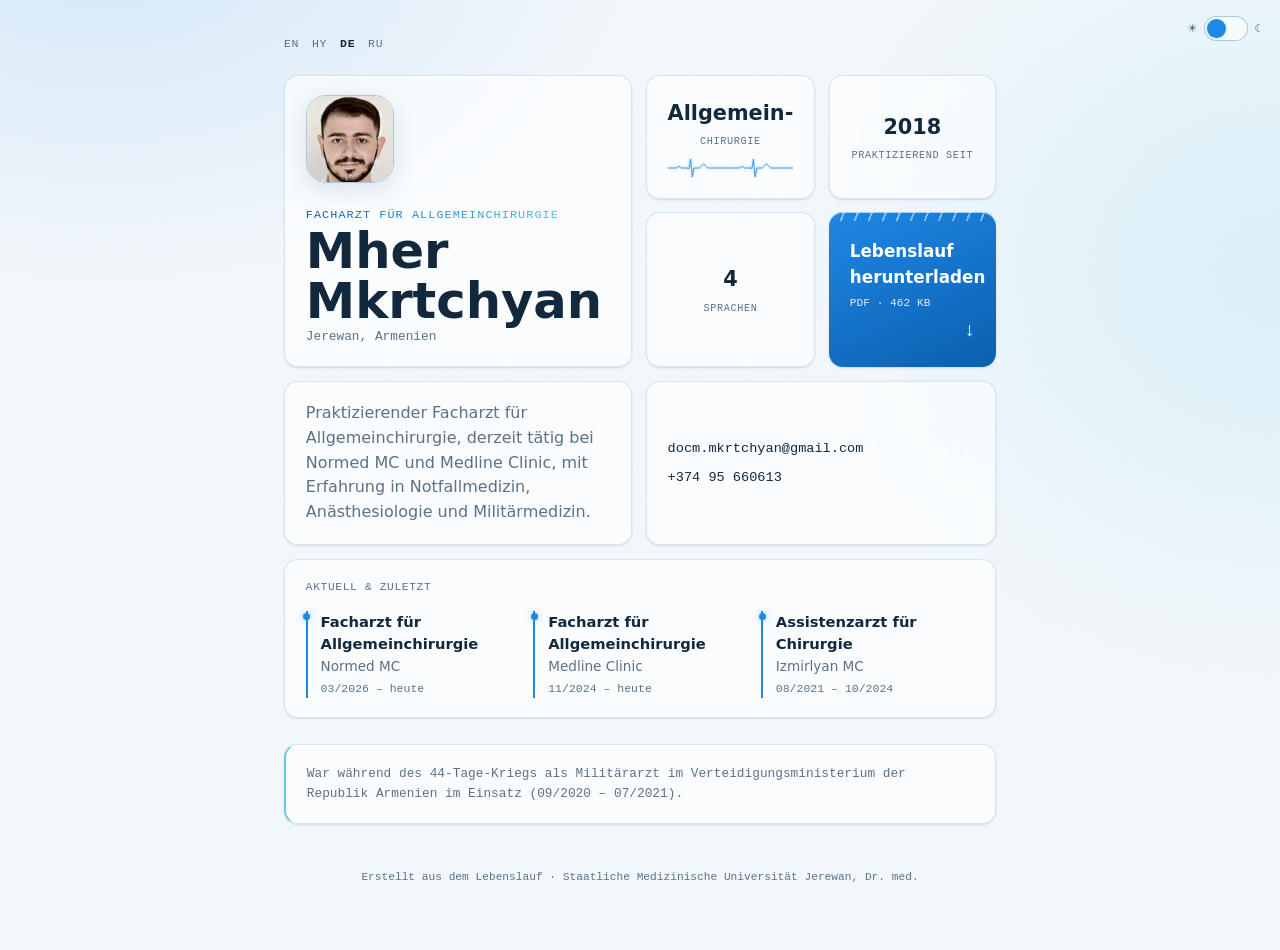
==== de/index.html @ 3d629939 "Add Mher's digital business card (Bento design, 4 languages)" ====
<!doctype html>
<html lang="de">
<head>
<meta charset="UTF-8">
<meta name="viewport" content="width=device-width, initial-scale=1.0">
<meta http-equiv="Content-Security-Policy" content="default-src 'none'; style-src 'self' https://fonts.googleapis.com; font-src 'self' https://fonts.gstatic.com; img-src 'self' data:; base-uri 'none'; form-action 'none';">
<meta http-equiv="X-Content-Type-Options" content="nosniff">
<meta name="referrer" content="strict-origin-when-cross-origin">
<meta name="robots" content="noindex, nofollow">
<meta name="description" content="Mher Mkrtchyan, Facharzt für Allgemeinchirurgie, Jerewan, Armenien — Kontaktdaten und Lebenslauf.">
<meta property="og:type" content="profile">
<meta property="og:title" content="Mher Mkrtchyan — Facharzt für Allgemeinchirurgie">
<meta property="og:description" content="Praktizierender Facharzt für Allgemeinchirurgie in Jerewan, Armenien. Kontaktkarte und Lebenslauf.">
<meta property="og:image" content="../photo.png">
<meta name="twitter:card" content="summary">
<link rel="icon" type="image/svg+xml" href="data:image/svg+xml,%3Csvg xmlns='http://www.w3.org/2000/svg' viewBox='0 0 64 64'%3E%3Crect width='64' height='64' rx='14' fill='%231e88e5'/%3E%3Ctext x='32' y='45' font-family='system-ui,sans-serif' font-weight='700' font-size='34' fill='white' text-anchor='middle'%3EM%3C/text%3E%3C/svg%3E">
<title>Mher Mkrtchyan — Facharzt für Allgemeinchirurgie</title>
<link rel="stylesheet" href="https://fonts.googleapis.com/css2?family=Bricolage+Grotesque:opsz,wght@12..96,400..800&family=Noto+Serif+Armenian:wght@500&family=Noto+Sans+Armenian:wght@400;500&display=swap">
<link rel="stylesheet" href="../style.css">
</head>
<body>
<label class="theme-switch" title="Dunkelmodus umschalten">
  <input type="checkbox" id="theme-switch">
  <span class="theme-switch-track"><span class="theme-switch-thumb"></span></span>
</label>
<div class="intro-overlay" aria-hidden="true">
  <div class="intro-content">
    <div class="intro-eyebrow"><span class="live-dot"></span>Digitale Visitenkarte</div>
    <div class="intro-name">Mher Mkrtchyan</div>
    <div class="intro-sub">Facharzt für Allgemeinchirurgie · Jerewan, Armenien</div>
  </div>
</div>
<main>
  <nav class="langbar" aria-label="Language">
    <a href="../en/">EN</a>
    <a href="../">HY</a>
    <span class="current">DE</span>
    <a href="../ru/">RU</a>
  </nav>

  <div class="bento">
    <div class="tile tile-hero">
      <img class="photo" src="../photo.png" width="250" height="250" alt="Mher Mkrtchyan">
      <div>
        <div class="eyebrow">Facharzt für Allgemeinchirurgie</div>
        <h1>Mher Mkrtchyan</h1>
        <div class="location">Jerewan, Armenien</div>
      </div>
    </div>

    <div class="tile tile-vital">
      <div class="vital-value">Allgemein-</div>
      <div class="vital-label">chirurgie</div>
      <div class="mini-ecg" aria-hidden="true">
        <svg viewBox="0 0 300 34" preserveAspectRatio="none">
          <g class="mini-ecg-track">
            <polyline class="mini-ecg-line" points="0,17 20,17 27,14 32,17 45,17 50,18 54,2 58,32 62,17 75,17 85,10 95,17 150,17 150,17 170,17 177,14 182,17 195,17 200,18 204,2 208,32 212,17 225,17 235,10 245,17 300,17 300,17 320,17 327,14 332,17 345,17 350,18 354,2 358,32 362,17 375,17 385,10 395,17 450,17 450,17 470,17 477,14 482,17 495,17 500,18 504,2 508,32 512,17 525,17 535,10 545,17 600,17" />
          </g>
        </svg>
      </div>
    </div>

    <div class="tile tile-vital v2 tile-flip" tabindex="0">
      <div class="flip-inner">
        <div class="flip-face flip-front">
          <div class="vital-value">2018</div>
          <div class="vital-label">Praktizierend seit</div>
        </div>
        <div class="flip-face flip-back">
          <div class="vital-value">7+ Jahre</div>
          <div class="vital-label">Klinische Erfahrung</div>
        </div>
      </div>
    </div>

    <div class="tile tile-vital v3 tile-lang" tabindex="0">
      <div class="vital-value">4</div>
      <div class="vital-label">Sprachen</div>
      <div class="lang-detail" role="tooltip">
        <div class="lang-row"><span class="lang-name">Armenisch</span><span class="lang-level">Muttersprache</span></div>
        <div class="lang-row"><span class="lang-name">Russisch</span><span class="lang-level">Fließend</span></div>
        <div class="lang-row"><span class="lang-name">Englisch</span><span class="lang-level">Fließend</span></div>
        <div class="lang-row"><span class="lang-name">Deutsch</span><span class="lang-level">B2</span></div>
      </div>
    </div>

    <a class="tile tile-cta" href="../cv.pdf" download>
      <span class="cta-title">Lebenslauf herunterladen</span>
      <span class="cta-meta">PDF · 462 KB</span>
      <span class="cta-arrow">↓</span>
    </a>

    <div class="tile tile-summary">
      <p class="summary">Praktizierender Facharzt für Allgemeinchirurgie, derzeit tätig bei Normed MC und Medline Clinic, mit Erfahrung in Notfallmedizin, Anästhesiologie und Militärmedizin.</p>
    </div>

    <div class="tile tile-contact">
      <a href="mailto:docm.mkrtchyan@gmail.com">docm.mkrtchyan@gmail.com</a>
      <a href="tel:+37495660613">+374 95 660613</a>
    </div>

    <div class="tile tile-timeline">
      <div class="timeline-title">Aktuell &amp; zuletzt</div>
      <div class="timeline-row">
        <div class="entry">
          <div class="entry-role">Facharzt für Allgemeinchirurgie</div>
          <div class="entry-org">Normed MC</div>
          <div class="entry-date">03/2026 – heute</div>
        </div>
        <div class="entry">
          <div class="entry-role">Facharzt für Allgemeinchirurgie</div>
          <div class="entry-org">Medline Clinic</div>
          <div class="entry-date">11/2024 – heute</div>
        </div>
        <div class="entry">
          <div class="entry-role">Assistenzarzt für Chirurgie</div>
          <div class="entry-org">Izmirlyan MC</div>
          <div class="entry-date">08/2021 – 10/2024</div>
        </div>
      </div>
    </div>

    <p class="tile tile-note">War während des 44-Tage-Kriegs als Militärarzt im Verteidigungsministerium der Republik Armenien im Einsatz (09/2020 – 07/2021).</p>
  </div>

  <footer>Erstellt aus dem Lebenslauf · Staatliche Medizinische Universität Jerewan, Dr. med.</footer>
</main>
<a class="mobile-cta" href="../cv.pdf" download>
  <span>Lebenslauf herunterladen</span>
  <span class="mobile-cta-arrow">↓</span>
</a>
</body>
</html>
---- style.css ----
:root {
  /* light (default) */
  --bg: #f3f8fc;
  --ink: #12283d;
  --muted: #5b7286;
  --glass: rgba(255,255,255,0.62);
  --glass-hover: rgba(255,255,255,0.85);
  --glass-border: rgba(11,95,174,0.14);
  --glass-border-hover: rgba(11,95,174,0.32);
  --accent: #1e88e5;
  --accent-deep: #0b5fae;
  --accent-text: #0b5fae;
  --accent-2: #5ec8e8;
  --accent-ink: #ffffff;
  --shadow: rgba(15,55,90,0.14);
  --glow-accent: rgba(30,136,229,.5);
  --cta-glow: rgba(11,95,174,.35);
  --popover-bg: rgba(255,255,255,0.96);
  --noise-blend: multiply;
  --noise-opacity: 0.035;
  --glow-1: rgba(30,136,229,0.14);
  --glow-2: rgba(94,200,232,0.16);
  --thumb-x: 0px;
  --font-display: "Bricolage Grotesque", "Noto Serif Armenian", ui-sans-serif, system-ui, sans-serif;
  --font-body: -apple-system, "Segoe UI", system-ui, "Noto Sans Armenian", sans-serif;
  --font-mono: ui-monospace, "SF Mono", "Cascadia Code", Menlo, Consolas, "Noto Sans Armenian", monospace;
}

/* auto dark, follows the device/OS theme -- kept soft, never near-black */
@media (prefers-color-scheme: dark) {
  :root {
    --bg: #1b2530;
    --ink: #e9f1f8;
    --muted: #93a7ba;
    --glass: rgba(255,255,255,0.055);
    --glass-hover: rgba(255,255,255,0.10);
    --glass-border: rgba(255,255,255,0.10);
    --glass-border-hover: rgba(255,255,255,0.22);
    --accent: #4fa8ea;
    --accent-deep: #1f6fb8;
    --accent-text: #8cc7f0;
    --accent-2: #6fd4ee;
    --accent-ink: #ffffff;
    --shadow: rgba(0,0,0,0.35);
    --glow-accent: rgba(79,168,234,.55);
    --cta-glow: rgba(79,168,234,.4);
    --popover-bg: rgba(30,40,52,0.96);
    --noise-blend: overlay;
    --noise-opacity: 0.05;
    --glow-1: rgba(79,168,234,0.16);
    --glow-2: rgba(111,212,238,0.12);
    --thumb-x: 19px;
  }
}

/* manual override, zero JavaScript (:has() + checkbox) -- a real two-way
   toggle: checked forces dark when the system is light, and forces light
   back when the system is already dark */
body:has(#theme-switch:checked) {
  --bg: #1b2530;
  --ink: #e9f1f8;
  --muted: #93a7ba;
  --glass: rgba(255,255,255,0.055);
  --glass-hover: rgba(255,255,255,0.10);
  --glass-border: rgba(255,255,255,0.10);
  --glass-border-hover: rgba(255,255,255,0.22);
  --accent: #4fa8ea;
  --accent-deep: #1f6fb8;
  --accent-text: #8cc7f0;
  --accent-2: #6fd4ee;
  --accent-ink: #ffffff;
  --shadow: rgba(0,0,0,0.35);
  --glow-accent: rgba(79,168,234,.55);
  --cta-glow: rgba(79,168,234,.4);
  --popover-bg: rgba(30,40,52,0.96);
  --noise-blend: overlay;
  --noise-opacity: 0.05;
  --glow-1: rgba(79,168,234,0.16);
  --glow-2: rgba(111,212,238,0.12);
  --thumb-x: 19px;
}
@media (prefers-color-scheme: dark) {
  body:has(#theme-switch:checked) {
    --bg: #f3f8fc;
    --ink: #12283d;
    --muted: #5b7286;
    --glass: rgba(255,255,255,0.62);
    --glass-hover: rgba(255,255,255,0.85);
    --glass-border: rgba(11,95,174,0.14);
    --glass-border-hover: rgba(11,95,174,0.32);
    --accent: #1e88e5;
    --accent-deep: #0b5fae;
    --accent-text: #0b5fae;
    --accent-2: #5ec8e8;
    --accent-ink: #ffffff;
    --shadow: rgba(15,55,90,0.14);
    --glow-accent: rgba(30,136,229,.5);
    --cta-glow: rgba(11,95,174,.35);
    --popover-bg: rgba(255,255,255,0.96);
    --noise-blend: multiply;
    --noise-opacity: 0.035;
    --glow-1: rgba(30,136,229,0.14);
    --glow-2: rgba(94,200,232,0.16);
    --thumb-x: 0px;
  }
}

* { box-sizing: border-box; }
html, body { margin: 0; background: var(--bg); color: var(--ink); }
body {
  font-family: var(--font-body); line-height: 1.55; min-height: 100vh;
  display: flex; flex-direction: column; align-items: center;
  position: relative;
  background-image:
    radial-gradient(ellipse 900px 600px at 8% -8%, var(--glow-1), transparent 60%),
    radial-gradient(ellipse 800px 700px at 100% 30%, var(--glow-2), transparent 60%);
  background-attachment: fixed;
  transition: background-color .25s ease;
}
body::before {
  content: "";
  position: fixed; inset: 0; pointer-events: none; z-index: 0;
  opacity: var(--noise-opacity); mix-blend-mode: var(--noise-blend);
  background-image: url("data:image/svg+xml,%3Csvg xmlns='http://www.w3.org/2000/svg' width='120' height='120'%3E%3Cfilter id='n'%3E%3CfeTurbulence type='fractalNoise' baseFrequency='0.9' numOctaves='2' stitchTiles='stitch'/%3E%3C/filter%3E%3Crect width='100%25' height='100%25' filter='url(%23n)'/%3E%3C/svg%3E");
}
main { width: 100%; max-width: 760px; padding: 2.2rem 1.5rem 3rem; display: flex; flex-direction: column; gap: 1.4rem; position: relative; z-index: 1; }

.langbar, .variantbar {
  display: flex; flex-wrap: wrap; gap: .8rem; font-family: var(--font-mono); font-size: .72rem;
  letter-spacing: .06em; text-transform: uppercase; color: var(--muted);
}
.langbar a, .variantbar a { color: var(--muted); text-decoration: none; }
.langbar a:hover, .variantbar a:hover { color: var(--accent-deep); }
.langbar .current, .variantbar .current { color: var(--ink); font-weight: 600; }

/* ---- theme switch (pure CSS, no JS) ---- */
.theme-switch {
  position: fixed; top: 1rem; right: 1rem; z-index: 1000; cursor: pointer;
  display: flex; align-items: center; gap: .4rem;
}
.theme-switch input {
  position: absolute; width: 1px; height: 1px; padding: 0; margin: -1px;
  overflow: hidden; clip: rect(0,0,0,0); white-space: nowrap; border: 0;
}
/* icons live outside the track so the sliding thumb never covers them */
.theme-switch::before, .theme-switch::after {
  font-size: 11px; line-height: 1; opacity: .75; color: var(--ink);
}
.theme-switch::before { content: "☀"; }
.theme-switch::after { content: "☾"; }
.theme-switch-track {
  display: block; width: 44px; height: 25px; border-radius: 999px;
  background: var(--glass); border: 1px solid var(--glass-border-hover);
  backdrop-filter: blur(10px); -webkit-backdrop-filter: blur(10px);
  position: relative; transition: background .2s ease, border-color .2s ease;
}
.theme-switch-thumb {
  position: absolute; top: 2px; left: 2px; width: 19px; height: 19px; border-radius: 50%;
  background: var(--accent); box-shadow: 0 1px 3px var(--shadow);
  transform: translateX(var(--thumb-x));
  transition: transform .25s cubic-bezier(.4,.2,.2,1);
}
.theme-switch input:focus-visible ~ .theme-switch-track { outline: 2px solid var(--accent); outline-offset: 2px; }

/* ---- bento grid ---- */
.bento {
  display: grid;
  grid-template-columns: repeat(4, 1fr);
  grid-template-areas:
    "hero hero vital1 vital2"
    "hero hero vital3 cta"
    "summary summary contact contact"
    "timeline timeline timeline timeline"
    "note note note note";
  gap: .85rem;
}

.tile {
  background: var(--glass);
  border: 1px solid var(--glass-border);
  border-radius: 14px;
  backdrop-filter: blur(18px);
  -webkit-backdrop-filter: blur(18px);
  box-shadow: 0 1px 2px var(--shadow), inset 0 1px 0 rgba(255,255,255,0.6);
  padding: 1.2rem 1.3rem;
  transition: background .2s ease-out, border-color .2s ease-out, transform .2s ease-out, box-shadow .2s ease-out;
}
.tile:hover {
  background: var(--glass-hover); border-color: var(--glass-border-hover); transform: translateY(-3px);
  box-shadow: 0 12px 28px var(--shadow), inset 0 1px 0 rgba(255,255,255,0.8);
}

.tile-hero { grid-area: hero; display: flex; flex-direction: column; gap: 1.1rem; justify-content: center; }
.photo {
  width: 88px; height: 88px; border-radius: 20px; object-fit: cover;
  border: 1px solid var(--glass-border-hover);
  box-shadow: 0 6px 22px var(--shadow);
}
.eyebrow {
  font-family: var(--font-mono); font-size: .74rem; letter-spacing: .09em; text-transform: uppercase;
  background: linear-gradient(100deg, var(--accent-text) 0%, var(--accent-2) 50%, var(--accent-text) 100%);
  background-size: 220% 100%;
  -webkit-background-clip: text; background-clip: text; color: transparent;
  animation: sheen 6s ease-in-out infinite alternate;
  display: inline-block; width: fit-content;
}
@keyframes sheen { from { background-position: 0% 0; } to { background-position: 100% 0; } }
@media (prefers-reduced-motion: reduce) { .eyebrow { animation: none; } }
h1 {
  font-family: var(--font-display); font-weight: 700; font-variation-settings: "opsz" 60;
  font-size: clamp(2rem, 6.5vw, 3.1rem); line-height: 1.02; margin: 0; text-wrap: balance;
  color: var(--ink);
}
.location { font-family: var(--font-mono); font-size: .8rem; color: var(--muted); }

.tile-vital { grid-area: vital1; display: flex; flex-direction: column; justify-content: center; align-items: center; text-align: center; gap: .35rem; }
.tile-vital.v2 { grid-area: vital2; }
.tile-vital.v3 { grid-area: vital3; }
.vital-value { font-family: var(--font-display); font-weight: 600; font-size: 1.3rem; font-variant-numeric: tabular-nums; color: var(--ink); }
.vital-label { font-family: var(--font-mono); font-size: .64rem; text-transform: uppercase; letter-spacing: .06em; color: var(--muted); }

/* ---- mini ECG strip inside the specialty tile ---- */
.mini-ecg { width: 100%; height: 20px; margin-top: .1rem; overflow: hidden; }
.mini-ecg svg { width: 100%; height: 100%; display: block; overflow: visible; }
.mini-ecg-track { animation: mini-scroll 2.6s linear infinite; }
@keyframes mini-scroll { from { transform: translateX(0); } to { transform: translateX(-300px); } }
.mini-ecg-line {
  fill: none; stroke: var(--accent); stroke-width: 1.6; stroke-linecap: round; stroke-linejoin: round;
  filter: drop-shadow(0 0 3px var(--glow-accent));
}
@media (prefers-reduced-motion: reduce) { .mini-ecg-track { animation: none; } }

/* ---- flip tiles (vital2 / vital3) ---- */
.tile-flip { padding: 0; perspective: 900px; }
.tile-flip .flip-inner {
  position: relative; width: 100%; height: 100%; min-height: 92px;
  transition: transform .55s cubic-bezier(.4,.2,.2,1); transform-style: preserve-3d;
}
.tile-flip:hover .flip-inner, .tile-flip:focus-within .flip-inner { transform: rotateY(180deg); }
.flip-face {
  position: absolute; inset: 0; backface-visibility: hidden; -webkit-backface-visibility: hidden;
  display: flex; flex-direction: column; align-items: center; justify-content: center; text-align: center; gap: .3rem;
  padding: 1.2rem .9rem;
}
.flip-back { transform: rotateY(180deg); }
.flip-back .vital-value { color: var(--accent-text); }
@media (prefers-reduced-motion: reduce) {
  .tile-flip .flip-inner { transition: none; }
  .tile-flip:hover .flip-inner, .tile-flip:focus-within .flip-inner { transform: none; }
  .flip-front, .flip-back { transition: opacity .2s ease; }
  .flip-back { transform: none; opacity: 0; }
  .tile-flip:hover .flip-back, .tile-flip:focus-within .flip-back { opacity: 1; }
  .tile-flip:hover .flip-front, .tile-flip:focus-within .flip-front { opacity: 0; }
}

/* ---- languages tile: a clean count up front, full detail on hover ---- */
.tile-lang { position: relative; cursor: default; z-index: 1; }
.tile-lang:hover, .tile-lang:focus-within { z-index: 50; }
.lang-detail {
  position: absolute; left: 50%; top: calc(100% + 8px);
  width: max-content; min-width: 180px; max-width: min(260px, 90vw);
  background: var(--popover-bg);
  border: 1px solid var(--glass-border-hover);
  border-radius: 10px;
  padding: .7rem .9rem;
  display: flex; flex-direction: column; gap: .45rem;
  opacity: 0; transform: translateX(-50%) translateY(-6px) scale(.98); pointer-events: none;
  transition: opacity .18s ease, transform .18s ease;
  z-index: 30; box-shadow: 0 14px 34px var(--shadow);
  backdrop-filter: blur(20px); -webkit-backdrop-filter: blur(20px);
}
.tile-lang:hover .lang-detail, .tile-lang:focus-within .lang-detail {
  opacity: 1; transform: translateX(-50%) translateY(0) scale(1); pointer-events: auto;
}
.lang-row {
  display: flex; align-items: baseline; justify-content: space-between; gap: 1.1rem;
  font-family: var(--font-mono); font-size: .78rem; white-space: nowrap;
}
.lang-row .lang-name { color: var(--ink); }
.lang-row .lang-level { color: var(--accent-text); }
@media (prefers-reduced-motion: reduce) {
  .lang-detail { transition: opacity .12s ease; transform: none; }
}

.tile-cta {
  grid-area: cta;
  display: flex; flex-direction: column; justify-content: center; gap: .3rem;
  background: linear-gradient(155deg, var(--accent) 0%, var(--accent-deep) 100%);
  color: var(--accent-ink); border: none;
  text-decoration: none; position: relative; overflow: hidden;
  padding-top: 1.55rem;
}
.tile-cta::before {
  content: ""; position: absolute; top: 0; left: 0; right: 0; height: 9px;
  background-image: repeating-linear-gradient(112deg, rgba(255,255,255,.45) 0 2px, transparent 2px 13px);
}
.tile-cta::after {
  content: ""; position: absolute; inset: 0;
  background: linear-gradient(115deg, transparent 30%, rgba(255,255,255,.35) 50%, transparent 70%);
  transform: translateX(-120%); transition: transform .5s ease;
}
.tile-cta:hover::after { transform: translateX(120%); }
.tile-cta:hover {
  background: linear-gradient(155deg, var(--accent) 0%, var(--accent-deep) 100%);
  transform: translateY(-3px); border-color: transparent;
  box-shadow: 0 14px 30px var(--cta-glow);
}
.cta-title { font-family: var(--font-display); font-weight: 700; font-size: 1.05rem; }
.cta-meta { font-family: var(--font-mono); font-size: .7rem; opacity: .85; }
.cta-arrow { font-family: var(--font-mono); font-size: 1.2rem; align-self: flex-end; }

.tile-summary { grid-area: summary; display: flex; align-items: center; }
.summary { font-size: 1rem; color: var(--muted); margin: 0; }

.tile-contact { grid-area: contact; display: flex; flex-direction: column; justify-content: center; gap: .5rem; font-family: var(--font-mono); font-size: .85rem; }
.tile-contact a { color: var(--ink); text-decoration: none; position: relative; width: fit-content; }
.tile-contact a::after {
  content: ""; position: absolute; left: 0; bottom: -2px; height: 1px; width: 100%; background: var(--accent);
  transform-origin: left; transform: scaleX(0); transition: transform .2s ease;
}
.tile-contact a:hover::after, .tile-contact a:focus-visible::after { transform: scaleX(1); }
.tile-contact a:hover { color: var(--accent-deep); }
.tile-contact a:focus-visible { outline: 2px solid var(--accent); outline-offset: 3px; }

.tile-timeline { grid-area: timeline; display: flex; flex-direction: column; gap: .9rem; }
.timeline-title { font-family: var(--font-mono); font-size: .7rem; text-transform: uppercase; letter-spacing: .06em; color: var(--muted); }
.timeline-row { display: grid; grid-template-columns: repeat(3, 1fr); gap: .9rem; }
.entry { position: relative; border-left: 2px solid var(--accent); padding-left: .8rem; transition: padding-left .15s ease-out; }
.entry:hover { padding-left: 1rem; }
.entry::before {
  content: ""; position: absolute; left: -4px; top: 2px; width: 7px; height: 7px; border-radius: 50%;
  background: var(--accent); box-shadow: 0 0 6px var(--glow-accent);
  animation: pulse-dot 1.8s ease-in-out infinite;
}
.entry:nth-child(2)::before { animation-delay: .3s; }
.entry:nth-child(3)::before { animation-delay: .6s; }
@keyframes pulse-dot { 0%, 100% { opacity: .55; transform: scale(1); } 50% { opacity: 1; transform: scale(1.35); } }
@media (prefers-reduced-motion: reduce) { .entry::before { animation: none; } }
.entry-role { font-family: var(--font-display); font-weight: 600; font-size: .92rem; color: var(--ink); }
.entry-org { color: var(--muted); font-size: .85rem; }
.entry-date { font-family: var(--font-mono); font-size: .72rem; color: var(--muted); margin-top: .15rem; }

.tile-note { grid-area: note; font-family: var(--font-mono); font-size: .8rem; color: var(--muted); border-left: 2px solid var(--accent-2); }

footer {
  font-family: var(--font-mono); font-size: .7rem; color: var(--muted);
  text-align: center; padding: .6rem 0 1rem; position: relative; z-index: 1;
}

/* ---- sticky mobile download bar ---- */
.mobile-cta {
  display: none;
  position: fixed; left: 1rem; right: 1rem; bottom: 1rem; z-index: 90;
  align-items: center; justify-content: center; gap: .6rem;
  background: linear-gradient(155deg, var(--accent) 0%, var(--accent-deep) 100%);
  color: var(--accent-ink); text-decoration: none;
  font-family: var(--font-display); font-weight: 700; font-size: .95rem;
  padding: .85rem 1.2rem; border-radius: 999px;
  box-shadow: 0 10px 28px var(--shadow);
  transition: transform .15s ease-out;
}
.mobile-cta:active { transform: scale(.97); }
.mobile-cta-arrow { font-family: var(--font-mono); }
@media (max-width: 680px) {
  .mobile-cta { display: flex; }
  main { padding-bottom: 5.5rem; }
}

/* ---- entrance (scattered, not sequential, slow enough to actually see) ---- */
@keyframes fadeUp    { from { opacity: 0; transform: translateY(26px); }  to { opacity: 1; transform: none; } }
@keyframes fadeLeft  { from { opacity: 0; transform: translateX(-34px); } to { opacity: 1; transform: none; } }
@keyframes fadeRight { from { opacity: 0; transform: translateX(34px); } to { opacity: 1; transform: none; } }
@keyframes popIn     { from { opacity: 0; transform: scale(.78); }        to { opacity: 1; transform: none; } }

.bento .tile, footer { opacity: 0; }
.tile-hero     { animation: popIn    .85s cubic-bezier(.22,1.4,.36,1) 3.50s both; }
.tile-contact  { animation: fadeLeft  .8s ease-out 3.55s both; }
.tile-cta      { animation: popIn    .85s cubic-bezier(.22,1.4,.36,1) 3.68s both; }
.tile-vital.v2 { animation: fadeLeft  .8s ease-out 3.62s both; }
.tile-note     { animation: fadeRight .8s ease-out 3.75s both; }
.tile-vital    { animation: fadeUp    .8s ease-out 3.85s both; }
.tile-timeline { animation: fadeUp    .8s ease-out 3.92s both; }
.tile-vital.v3 { animation: fadeRight .8s ease-out 4.00s both; }
.tile-summary  { animation: fadeUp    .8s ease-out 4.08s both; }
footer         { animation: fadeUp    .8s ease-out 4.18s both; }
@media (prefers-reduced-motion: reduce) {
  .bento .tile, footer { animation: none; opacity: 1; }
}

/* ---- intro splash ---- */
.intro-overlay {
  position: fixed; inset: 0; z-index: 999;
  background: var(--bg);
  background-image:
    radial-gradient(ellipse 900px 600px at 8% -8%, var(--glow-1), transparent 60%),
    radial-gradient(ellipse 800px 700px at 100% 30%, var(--glow-2), transparent 60%);
  display: flex; align-items: center; justify-content: center;
  clip-path: circle(150% at 50% 50%);
  animation: iris-close .8s cubic-bezier(.6,0,.3,1) 3s forwards;
}
@keyframes iris-close { to { clip-path: circle(0% at 50% 50%); } }
.intro-content { display: flex; flex-direction: column; align-items: center; gap: .7rem; text-align: center; padding: 0 1.5rem; }
.intro-eyebrow {
  display: flex; align-items: center; gap: .5rem;
  font-family: var(--font-mono); font-size: .78rem; letter-spacing: .12em; text-transform: uppercase; color: var(--muted);
  opacity: 0; animation: fadeUp .5s ease .05s both;
}
.intro-eyebrow .live-dot {
  width: 6px; height: 6px; border-radius: 50%; background: var(--accent);
  box-shadow: 0 0 6px var(--glow-accent); animation: pulse-dot 1.8s ease-in-out infinite;
}
.intro-name {
  font-family: var(--font-display); font-weight: 700; font-size: clamp(1.9rem, 6.5vw, 2.7rem); margin: 0;
  color: var(--ink);
  opacity: 0; animation: fadeUp .55s ease .2s both;
}
.intro-sub {
  font-family: var(--font-mono); font-size: .85rem; color: var(--muted);
  opacity: 0; animation: fadeUp .5s ease .35s both;
}
@media (prefers-reduced-motion: reduce) {
  .intro-overlay { display: none; }
}

@media (max-width: 680px) {
  .bento {
    grid-template-columns: 1fr 1fr;
    grid-template-areas:
      "hero hero"
      "vital1 vital2"
      "vital3 cta"
      "summary summary"
      "contact contact"
      "timeline timeline"
      "note note";
  }
  .timeline-row { grid-template-columns: 1fr; }
}

/* on touch screens, nobody hovers -- auto-alternate the experience
   flip tile instead of requiring a tap */
@media (max-width: 680px) and (prefers-reduced-motion: no-preference) {
  .tile-flip .flip-inner { animation: auto-flip 6s ease-in-out infinite; }
  .tile-flip:hover .flip-inner, .tile-flip:focus-within .flip-inner { transform: none; }
  @keyframes auto-flip {
    0%, 45%  { transform: rotateY(0deg); }
    50%, 95% { transform: rotateY(180deg); }
    100%     { transform: rotateY(360deg); }
  }
}

/* ---- print ---- */
@media print {
  .langbar, .variantbar, .intro-overlay, .theme-switch, .mobile-cta, .mini-ecg, .lang-detail { display: none !important; }
  html, body { background: #fff !important; }
  body::before { display: none !important; }
  body { background-image: none !important; }
  main { max-width: 100% !important; padding: 0 !important; }
  .bento { display: block !important; }
  .tile {
    background: #fff !important; border: 1px solid #ccc !important; box-shadow: none !important;
    backdrop-filter: none !important; -webkit-backdrop-filter: none !important;
    break-inside: avoid; margin-bottom: .5rem; color: #000 !important;
  }
  .tile, .tile * { color: #000 !important; }
  .eyebrow {
    -webkit-print-color-adjust: exact; print-color-adjust: exact;
    background: none !important; -webkit-text-fill-color: #000 !important;
  }
  .tile-cta { background: #fff !important; border: 1.5px solid #000 !important; }
  .tile-cta::before, .tile-cta::after { display: none !important; }
  .tile-flip .flip-inner { position: static !important; transform: none !important; }
  .flip-face { position: static !important; padding: 0 !important; }
  .flip-back { display: none !important; }
  * { animation: none !important; transition: none !important; }
  footer { color: #000 !important; }
}
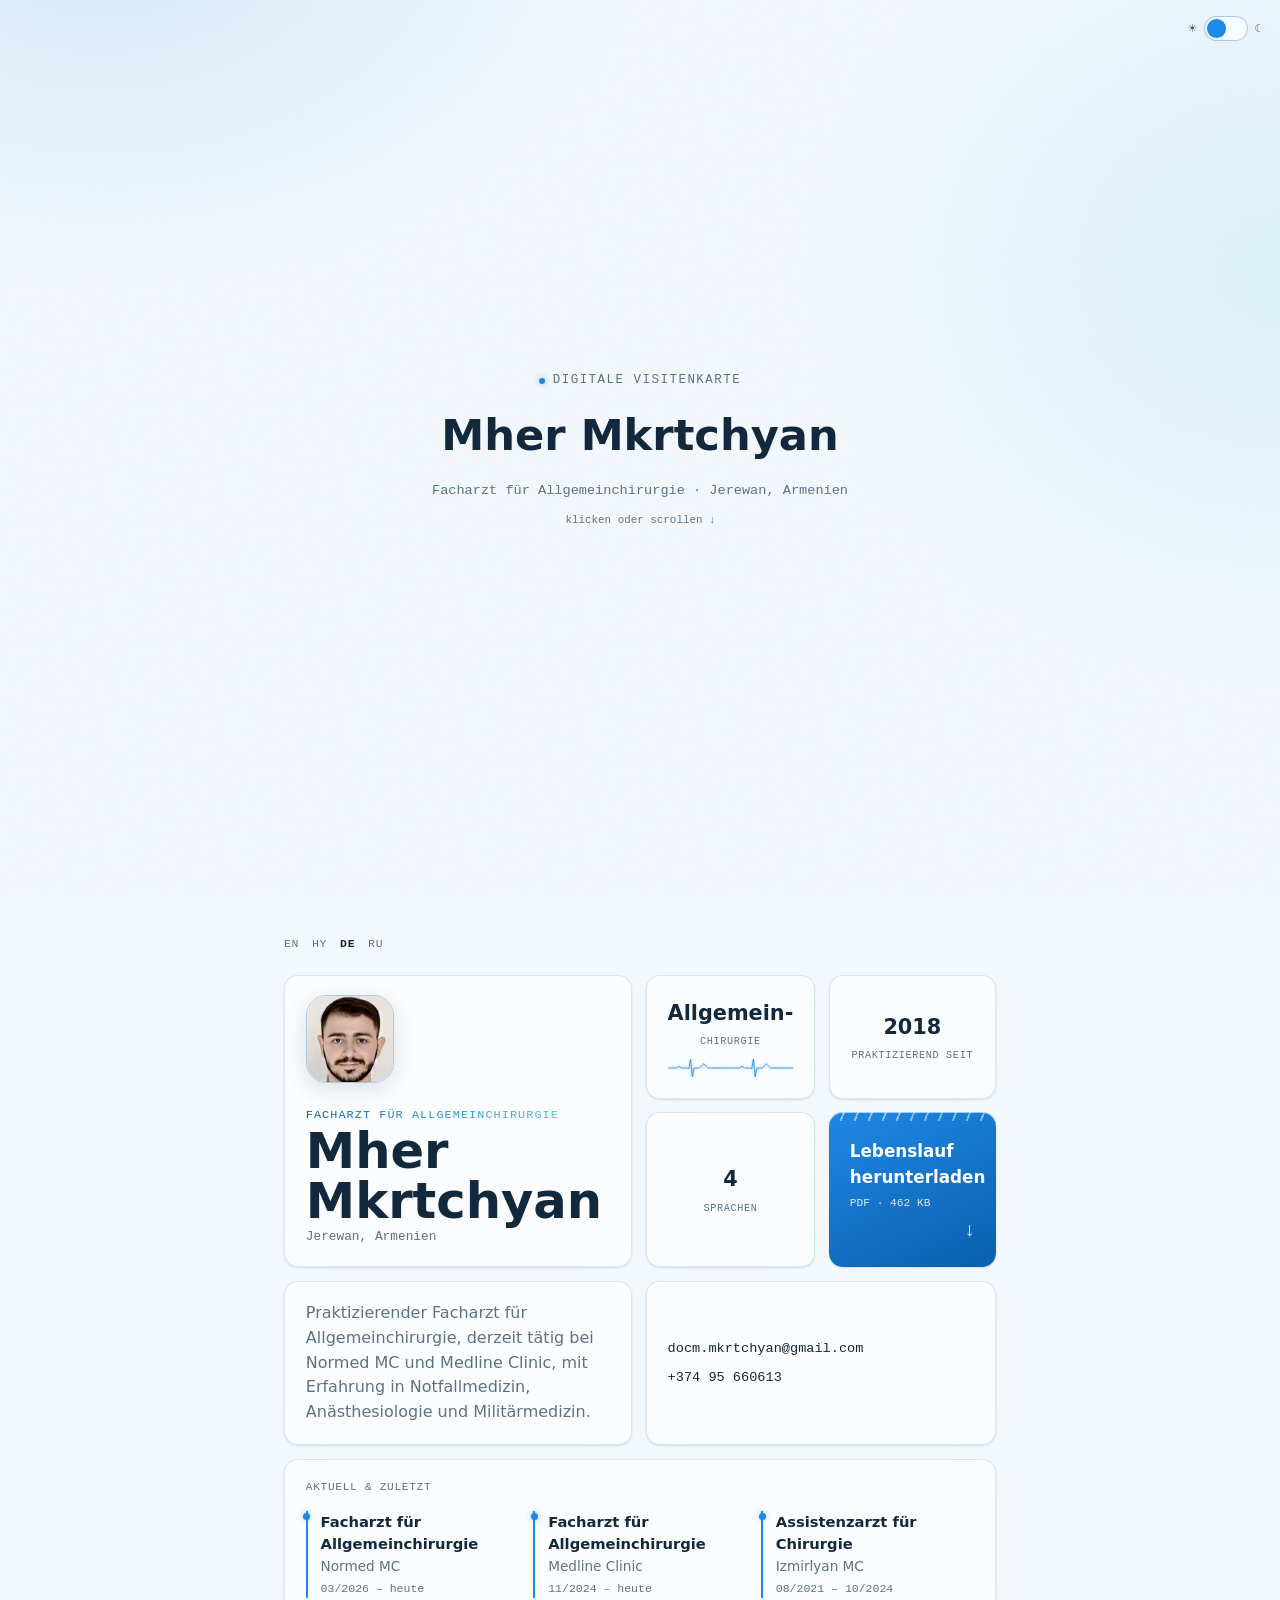
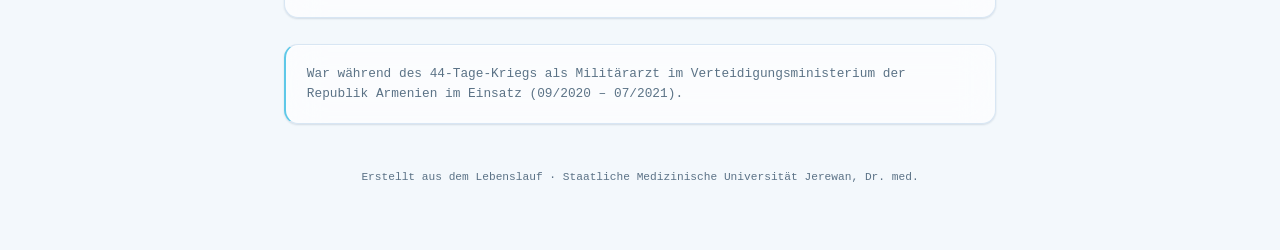
==== commit 8a192aaa: "Give every language its own splash; simplify click-to-skip Each of hy(root)/en/de/ru now has its own" ====
--- a/de/index.html
+++ b/de/index.html
@@ -23,14 +23,15 @@
   <input type="checkbox" id="theme-switch">
   <span class="theme-switch-track"><span class="theme-switch-thumb"></span></span>
 </label>
-<div class="intro-overlay" aria-hidden="true">
+<a href="#card" class="intro-section">
   <div class="intro-content">
     <div class="intro-eyebrow"><span class="live-dot"></span>Digitale Visitenkarte</div>
     <div class="intro-name">Mher Mkrtchyan</div>
     <div class="intro-sub">Facharzt für Allgemeinchirurgie · Jerewan, Armenien</div>
+    <div class="intro-hint">klicken oder scrollen ↓</div>
   </div>
-</div>
-<main>
+</a>
+<main id="card">
   <nav class="langbar" aria-label="Language">
     <a href="../en/">EN</a>
     <a href="../">HY</a>
--- a/style.css
+++ b/style.css
@@ -366,39 +366,56 @@
   main { padding-bottom: 5.5rem; }
 }
 
-/* ---- entrance (scattered, not sequential, slow enough to actually see) ---- */
+/* ---- entrance (scattered, not sequential) ----
+   Always fast/ready-quickly, on every page, root included: the splash on
+   root sits in normal flow ABOVE main and fills the whole viewport, so the
+   tiles being "ready" underneath while it's still showing is invisible --
+   you only ever see them once you've scrolled past it or it has collapsed.
+   That means entrance timing never has to race the splash timer, so a fast
+   scroll (or a slow one, or none at all) always finds the tiles already
+   there instead of catching them mid-wait. */
 @keyframes fadeUp    { from { opacity: 0; transform: translateY(26px); }  to { opacity: 1; transform: none; } }
 @keyframes fadeLeft  { from { opacity: 0; transform: translateX(-34px); } to { opacity: 1; transform: none; } }
 @keyframes fadeRight { from { opacity: 0; transform: translateX(34px); } to { opacity: 1; transform: none; } }
 @keyframes popIn     { from { opacity: 0; transform: scale(.78); }        to { opacity: 1; transform: none; } }
 
 .bento .tile, footer { opacity: 0; }
-.tile-hero     { animation: popIn    .85s cubic-bezier(.22,1.4,.36,1) 3.50s both; }
-.tile-contact  { animation: fadeLeft  .8s ease-out 3.55s both; }
-.tile-cta      { animation: popIn    .85s cubic-bezier(.22,1.4,.36,1) 3.68s both; }
-.tile-vital.v2 { animation: fadeLeft  .8s ease-out 3.62s both; }
-.tile-note     { animation: fadeRight .8s ease-out 3.75s both; }
-.tile-vital    { animation: fadeUp    .8s ease-out 3.85s both; }
-.tile-timeline { animation: fadeUp    .8s ease-out 3.92s both; }
-.tile-vital.v3 { animation: fadeRight .8s ease-out 4.00s both; }
-.tile-summary  { animation: fadeUp    .8s ease-out 4.08s both; }
-footer         { animation: fadeUp    .8s ease-out 4.18s both; }
+.tile-hero     { animation: popIn    .5s cubic-bezier(.22,1.4,.36,1) .02s both; }
+.tile-contact  { animation: fadeLeft  .5s ease-out .06s both; }
+.tile-cta      { animation: popIn    .5s cubic-bezier(.22,1.4,.36,1) .10s both; }
+.tile-vital.v2 { animation: fadeLeft  .5s ease-out .08s both; }
+.tile-note     { animation: fadeRight .5s ease-out .14s both; }
+.tile-vital    { animation: fadeUp    .5s ease-out .18s both; }
+.tile-timeline { animation: fadeUp    .5s ease-out .22s both; }
+.tile-vital.v3 { animation: fadeRight .5s ease-out .26s both; }
+.tile-summary  { animation: fadeUp    .5s ease-out .30s both; }
+footer         { animation: fadeUp    .5s ease-out .34s both; }
 @media (prefers-reduced-motion: reduce) {
   .bento .tile, footer { animation: none; opacity: 1; }
 }
 
-/* ---- intro splash ---- */
-.intro-overlay {
-  position: fixed; inset: 0; z-index: 999;
+/* ---- intro splash (every language page has its own) ----
+   In normal document flow (not a fixed overlay) so a real scroll gesture
+   genuinely reveals the main content underneath -- no CSS trick needed,
+   it's just how scrolling works. It's a plain <a href="#card"> wrapping
+   the whole thing: a click jumps straight to the card via native anchor
+   navigation -- no layout collapse, so nothing stops you from scrolling
+   back up to see it again afterwards, same as if you'd just scrolled past
+   it yourself. (An earlier version collapsed the element's height on a
+   timer; if that collapse fires while a scroll gesture is mid-flight, the
+   browser clamps the stale scroll position to the new, shorter document,
+   which can jump straight to the page bottom. Not animating height at all
+   sidesteps that class of bug entirely.) */
+.intro-section {
+  display: flex; align-items: center; justify-content: center;
+  flex: none; align-self: stretch;
+  width: 100%; height: 100vh; overflow: hidden;
+  cursor: pointer; text-decoration: none; color: inherit;
   background: var(--bg);
   background-image:
     radial-gradient(ellipse 900px 600px at 8% -8%, var(--glow-1), transparent 60%),
     radial-gradient(ellipse 800px 700px at 100% 30%, var(--glow-2), transparent 60%);
-  display: flex; align-items: center; justify-content: center;
-  clip-path: circle(150% at 50% 50%);
-  animation: iris-close .8s cubic-bezier(.6,0,.3,1) 3s forwards;
-}
-@keyframes iris-close { to { clip-path: circle(0% at 50% 50%); } }
+}
 .intro-content { display: flex; flex-direction: column; align-items: center; gap: .7rem; text-align: center; padding: 0 1.5rem; }
 .intro-eyebrow {
   display: flex; align-items: center; gap: .5rem;
@@ -418,8 +435,12 @@
   font-family: var(--font-mono); font-size: .85rem; color: var(--muted);
   opacity: 0; animation: fadeUp .5s ease .35s both;
 }
+.intro-hint {
+  font-family: var(--font-mono); font-size: .68rem; color: var(--muted); opacity: 0;
+  animation: fadeUp .5s ease .5s both;
+}
 @media (prefers-reduced-motion: reduce) {
-  .intro-overlay { display: none; }
+  .intro-section { display: none; }
 }
 
 @media (max-width: 680px) {
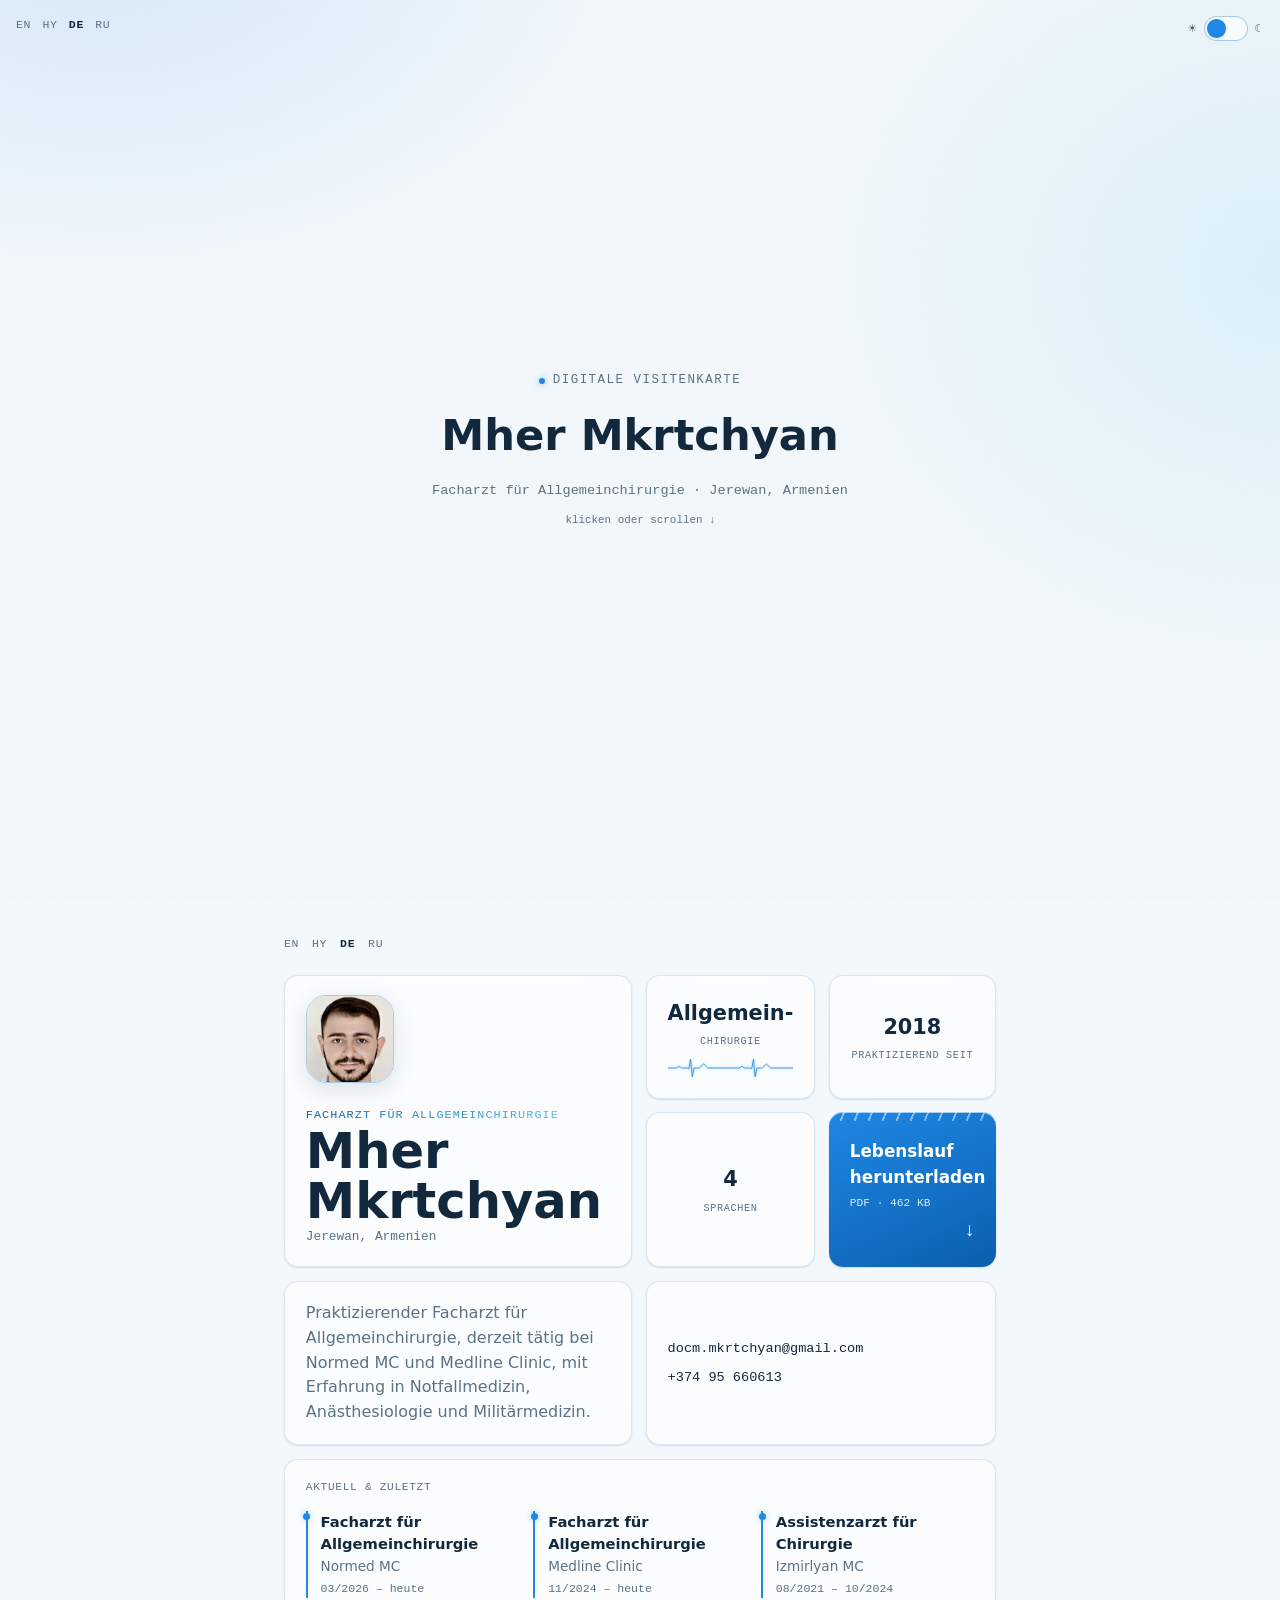
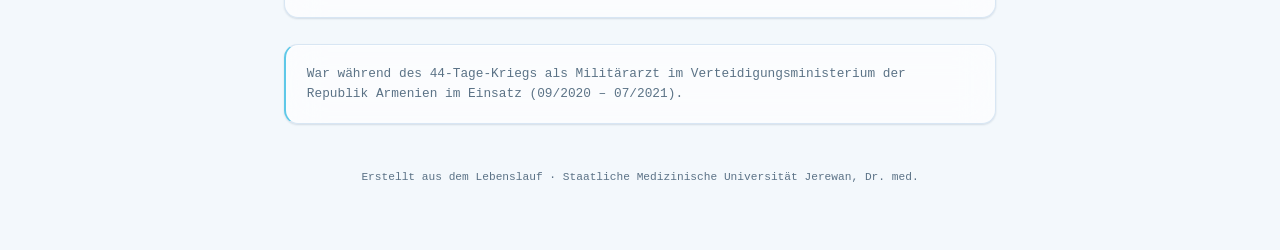
==== commit 78046d1a: "Add a language switcher directly on the splash Previously the langbar only lived inside the card, be" ====
--- a/de/index.html
+++ b/de/index.html
@@ -23,6 +23,12 @@
   <input type="checkbox" id="theme-switch">
   <span class="theme-switch-track"><span class="theme-switch-thumb"></span></span>
 </label>
+<nav class="intro-langbar" aria-label="Language">
+  <a href="../en/">EN</a>
+  <a href="../">HY</a>
+  <span class="current">DE</span>
+  <a href="../ru/">RU</a>
+</nav>
 <a href="#card" class="intro-section">
   <div class="intro-content">
     <div class="intro-eyebrow"><span class="live-dot"></span>Digitale Visitenkarte</div>
--- a/style.css
+++ b/style.css
@@ -133,6 +133,17 @@
 .langbar a:hover, .variantbar a:hover { color: var(--accent-deep); }
 .langbar .current, .variantbar .current { color: var(--ink); font-weight: 600; }
 
+/* language switcher reachable straight from the splash, without dismissing
+   it first -- fixed like the theme switch, opposite corner */
+.intro-langbar {
+  position: fixed; top: 1rem; left: 1rem; z-index: 1000;
+  display: flex; gap: .7rem;
+  font-family: var(--font-mono); font-size: .72rem; letter-spacing: .06em; text-transform: uppercase; color: var(--muted);
+}
+.intro-langbar a { color: var(--muted); text-decoration: none; }
+.intro-langbar a:hover, .intro-langbar a:focus-visible { color: var(--accent-deep); }
+.intro-langbar .current { color: var(--ink); font-weight: 600; }
+
 /* ---- theme switch (pure CSS, no JS) ---- */
 .theme-switch {
   position: fixed; top: 1rem; right: 1rem; z-index: 1000; cursor: pointer;
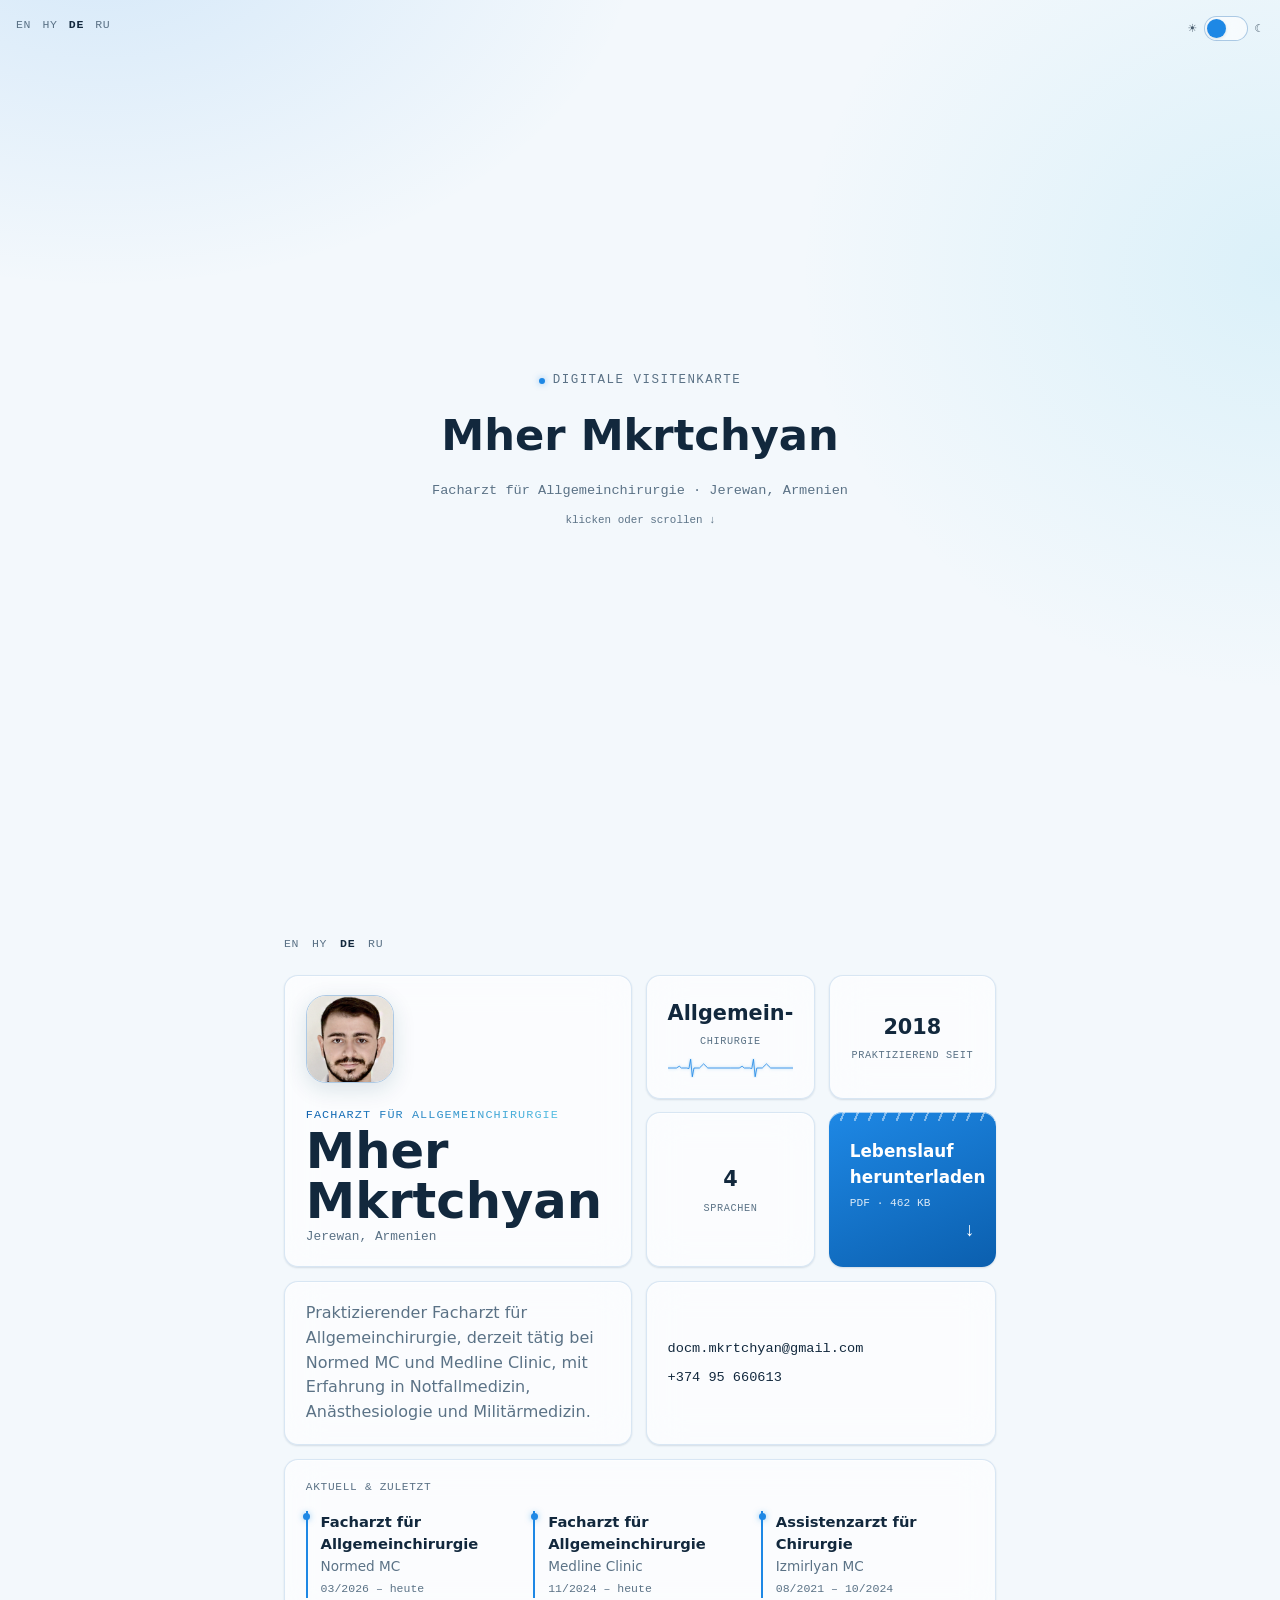
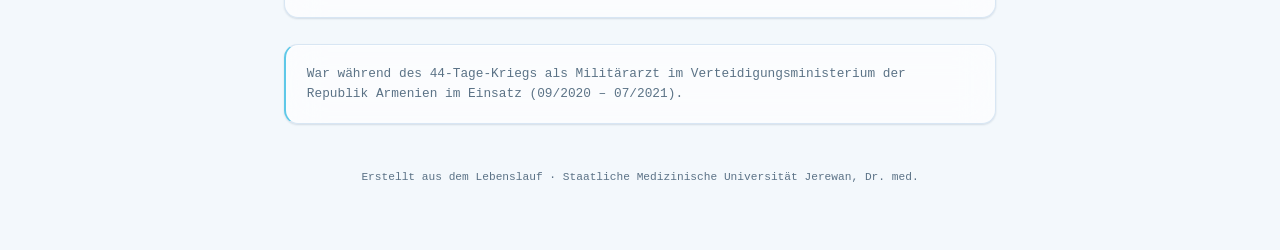
==== commit 18e20f52: "Make splash dismissal genuinely one-way (adds one small script) True irreversibility on scroll can't" ====
--- a/de/index.html
+++ b/de/index.html
@@ -3,7 +3,7 @@
 <head>
 <meta charset="UTF-8">
 <meta name="viewport" content="width=device-width, initial-scale=1.0">
-<meta http-equiv="Content-Security-Policy" content="default-src 'none'; style-src 'self' https://fonts.googleapis.com; font-src 'self' https://fonts.gstatic.com; img-src 'self' data:; base-uri 'none'; form-action 'none';">
+<meta http-equiv="Content-Security-Policy" content="default-src 'none'; script-src 'self'; style-src 'self' https://fonts.googleapis.com; font-src 'self' https://fonts.gstatic.com; img-src 'self' data:; base-uri 'none'; form-action 'none';">
 <meta http-equiv="X-Content-Type-Options" content="nosniff">
 <meta name="referrer" content="strict-origin-when-cross-origin">
 <meta name="robots" content="noindex, nofollow">
@@ -23,20 +23,22 @@
   <input type="checkbox" id="theme-switch">
   <span class="theme-switch-track"><span class="theme-switch-thumb"></span></span>
 </label>
-<nav class="intro-langbar" aria-label="Language">
-  <a href="../en/">EN</a>
-  <a href="../">HY</a>
-  <span class="current">DE</span>
-  <a href="../ru/">RU</a>
-</nav>
-<a href="#card" class="intro-section">
-  <div class="intro-content">
-    <div class="intro-eyebrow"><span class="live-dot"></span>Digitale Visitenkarte</div>
-    <div class="intro-name">Mher Mkrtchyan</div>
-    <div class="intro-sub">Facharzt für Allgemeinchirurgie · Jerewan, Armenien</div>
-    <div class="intro-hint">klicken oder scrollen ↓</div>
-  </div>
-</a>
+<div class="intro-wrap">
+  <nav class="intro-langbar" aria-label="Language">
+    <a href="../en/">EN</a>
+    <a href="../">HY</a>
+    <span class="current">DE</span>
+    <a href="../ru/">RU</a>
+  </nav>
+  <a href="#card" class="intro-section">
+    <div class="intro-content">
+      <div class="intro-eyebrow"><span class="live-dot"></span>Digitale Visitenkarte</div>
+      <div class="intro-name">Mher Mkrtchyan</div>
+      <div class="intro-sub">Facharzt für Allgemeinchirurgie · Jerewan, Armenien</div>
+      <div class="intro-hint">klicken oder scrollen ↓</div>
+    </div>
+  </a>
+</div>
 <main id="card">
   <nav class="langbar" aria-label="Language">
     <a href="../en/">EN</a>
@@ -136,5 +138,6 @@
   <span>Lebenslauf herunterladen</span>
   <span class="mobile-cta-arrow">↓</span>
 </a>
+<script src="../intro.js" defer></script>
 </body>
 </html>
--- a/style.css
+++ b/style.css
@@ -134,9 +134,11 @@
 .langbar .current, .variantbar .current { color: var(--ink); font-weight: 600; }
 
 /* language switcher reachable straight from the splash, without dismissing
-   it first -- fixed like the theme switch, opposite corner */
+   it first -- positioned within the splash itself (not viewport-fixed), so
+   it scrolls away together with it instead of lingering as a duplicate
+   once the card's own langbar is in view */
 .intro-langbar {
-  position: fixed; top: 1rem; left: 1rem; z-index: 1000;
+  position: absolute; top: 1rem; left: 1rem; z-index: 2;
   display: flex; gap: .7rem;
   font-family: var(--font-mono); font-size: .72rem; letter-spacing: .06em; text-transform: uppercase; color: var(--muted);
 }
@@ -406,21 +408,38 @@
 }
 
 /* ---- intro splash (every language page has its own) ----
-   In normal document flow (not a fixed overlay) so a real scroll gesture
-   genuinely reveals the main content underneath -- no CSS trick needed,
-   it's just how scrolling works. It's a plain <a href="#card"> wrapping
-   the whole thing: a click jumps straight to the card via native anchor
-   navigation -- no layout collapse, so nothing stops you from scrolling
-   back up to see it again afterwards, same as if you'd just scrolled past
-   it yourself. (An earlier version collapsed the element's height on a
-   timer; if that collapse fires while a scroll gesture is mid-flight, the
-   browser clamps the stale scroll position to the new, shorter document,
-   which can jump straight to the page bottom. Not animating height at all
-   sidesteps that class of bug entirely.) */
+   .intro-wrap is the in-flow, full-viewport block; .intro-langbar and
+   .intro-section both live inside it (absolutely / normally positioned
+   relative to it) so they scroll away together -- no separate viewport-
+   fixed piece left behind as a stray duplicate once you're past it.
+
+   Scrolling past it works natively, no CSS trick needed. Clicking the
+   card jumps there instantly via a plain <a href="#card"> (native anchor
+   navigation, no layout collapse -- so on its own, nothing stops you
+   scrolling back up to see it again, same as if you'd just scrolled past
+   it). A tiny same-origin script (intro.js, see CSP) marks it dismissed
+   for good on the first scroll or click and hides it via the
+   .intro-dismissed rule below -- true one-way dismissal genuinely can't
+   be done in CSS alone: every CSS state (:checked, :target, scroll-driven
+   timelines) is a function of the *current* condition, none of them can
+   remember that a past scroll happened once that condition changes again.
+   Without JS this still degrades gracefully to "reversible, revisit by
+   scrolling back up." (An earlier version collapsed the element's own
+   height on a timer instead; if that collapse fired while a scroll
+   gesture was mid-flight, the browser would clamp the stale scroll
+   position to the new, shorter document -- which could jump straight to
+   the page bottom. Collapsing a full page section outside of a discrete,
+   one-off event like a click or a script's explicit decision is what
+   caused that -- so it happens here as a single JS-driven state flip, not
+   as an animation racing an in-progress scroll.) */
+.intro-wrap {
+  position: relative; flex: none; align-self: stretch;
+  width: 100%; height: 100vh; overflow: hidden;
+}
+.intro-dismissed .intro-wrap { display: none !important; }
 .intro-section {
   display: flex; align-items: center; justify-content: center;
-  flex: none; align-self: stretch;
-  width: 100%; height: 100vh; overflow: hidden;
+  width: 100%; height: 100%;
   cursor: pointer; text-decoration: none; color: inherit;
   background: var(--bg);
   background-image:
@@ -451,7 +470,7 @@
   animation: fadeUp .5s ease .5s both;
 }
 @media (prefers-reduced-motion: reduce) {
-  .intro-section { display: none; }
+  .intro-wrap { display: none; }
 }
 
 @media (max-width: 680px) {
@@ -483,7 +502,7 @@
 
 /* ---- print ---- */
 @media print {
-  .langbar, .variantbar, .intro-overlay, .theme-switch, .mobile-cta, .mini-ecg, .lang-detail { display: none !important; }
+  .langbar, .variantbar, .intro-wrap, .theme-switch, .mobile-cta, .mini-ecg, .lang-detail { display: none !important; }
   html, body { background: #fff !important; }
   body::before { display: none !important; }
   body { background-image: none !important; }
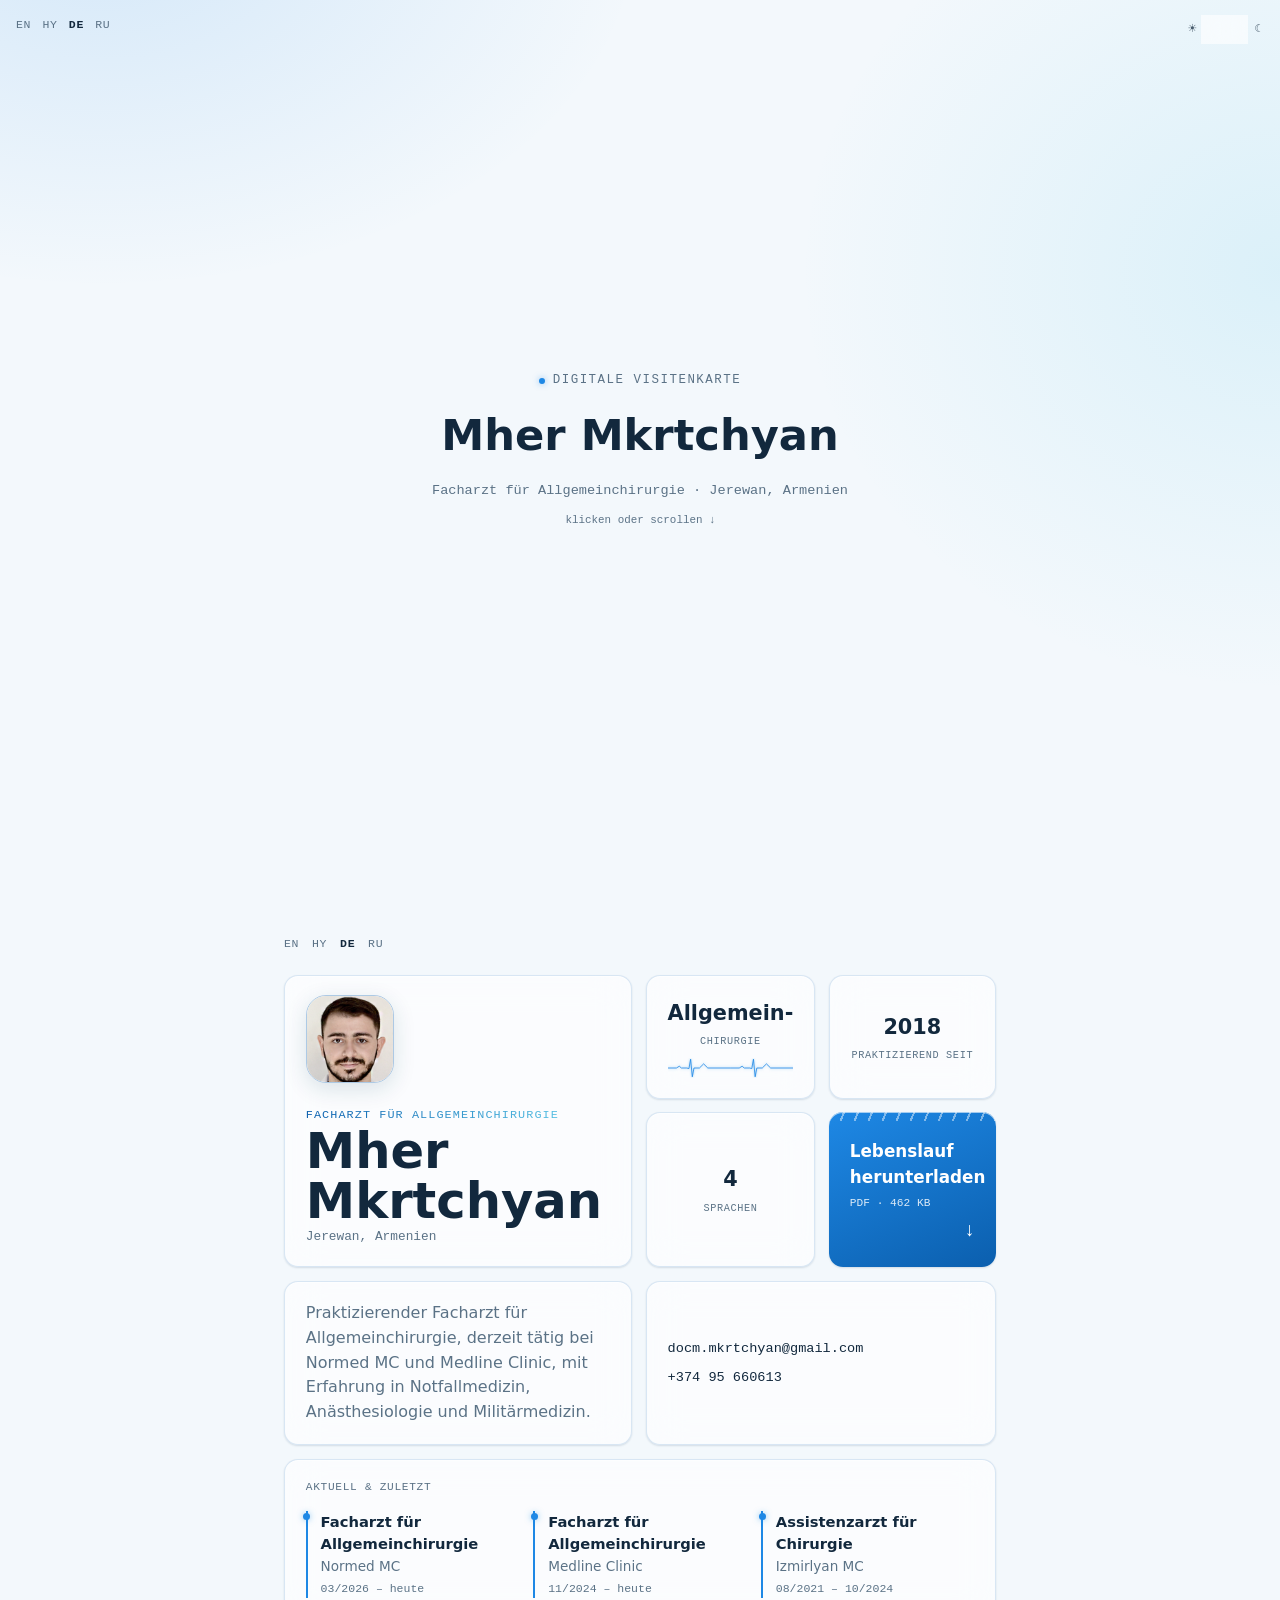
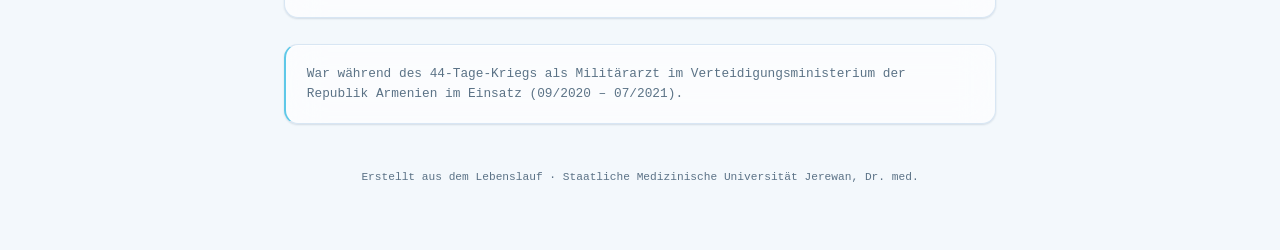
==== commit 7845c395: "Language switcher jumps straight to the card, never the splash Both langbars (on the splash and insi" ====
--- a/de/index.html
+++ b/de/index.html
@@ -25,10 +25,10 @@
 </label>
 <div class="intro-wrap">
   <nav class="intro-langbar" aria-label="Language">
-    <a href="../en/">EN</a>
-    <a href="../">HY</a>
+    <a href="../en/#card">EN</a>
+    <a href="../#card">HY</a>
     <span class="current">DE</span>
-    <a href="../ru/">RU</a>
+    <a href="../ru/#card">RU</a>
   </nav>
   <a href="#card" class="intro-section">
     <div class="intro-content">
@@ -41,10 +41,10 @@
 </div>
 <main id="card">
   <nav class="langbar" aria-label="Language">
-    <a href="../en/">EN</a>
-    <a href="../">HY</a>
+    <a href="../en/#card">EN</a>
+    <a href="../#card">HY</a>
     <span class="current">DE</span>
-    <a href="../ru/">RU</a>
+    <a href="../ru/#card">RU</a>
   </nav>
 
   <div class="bento">
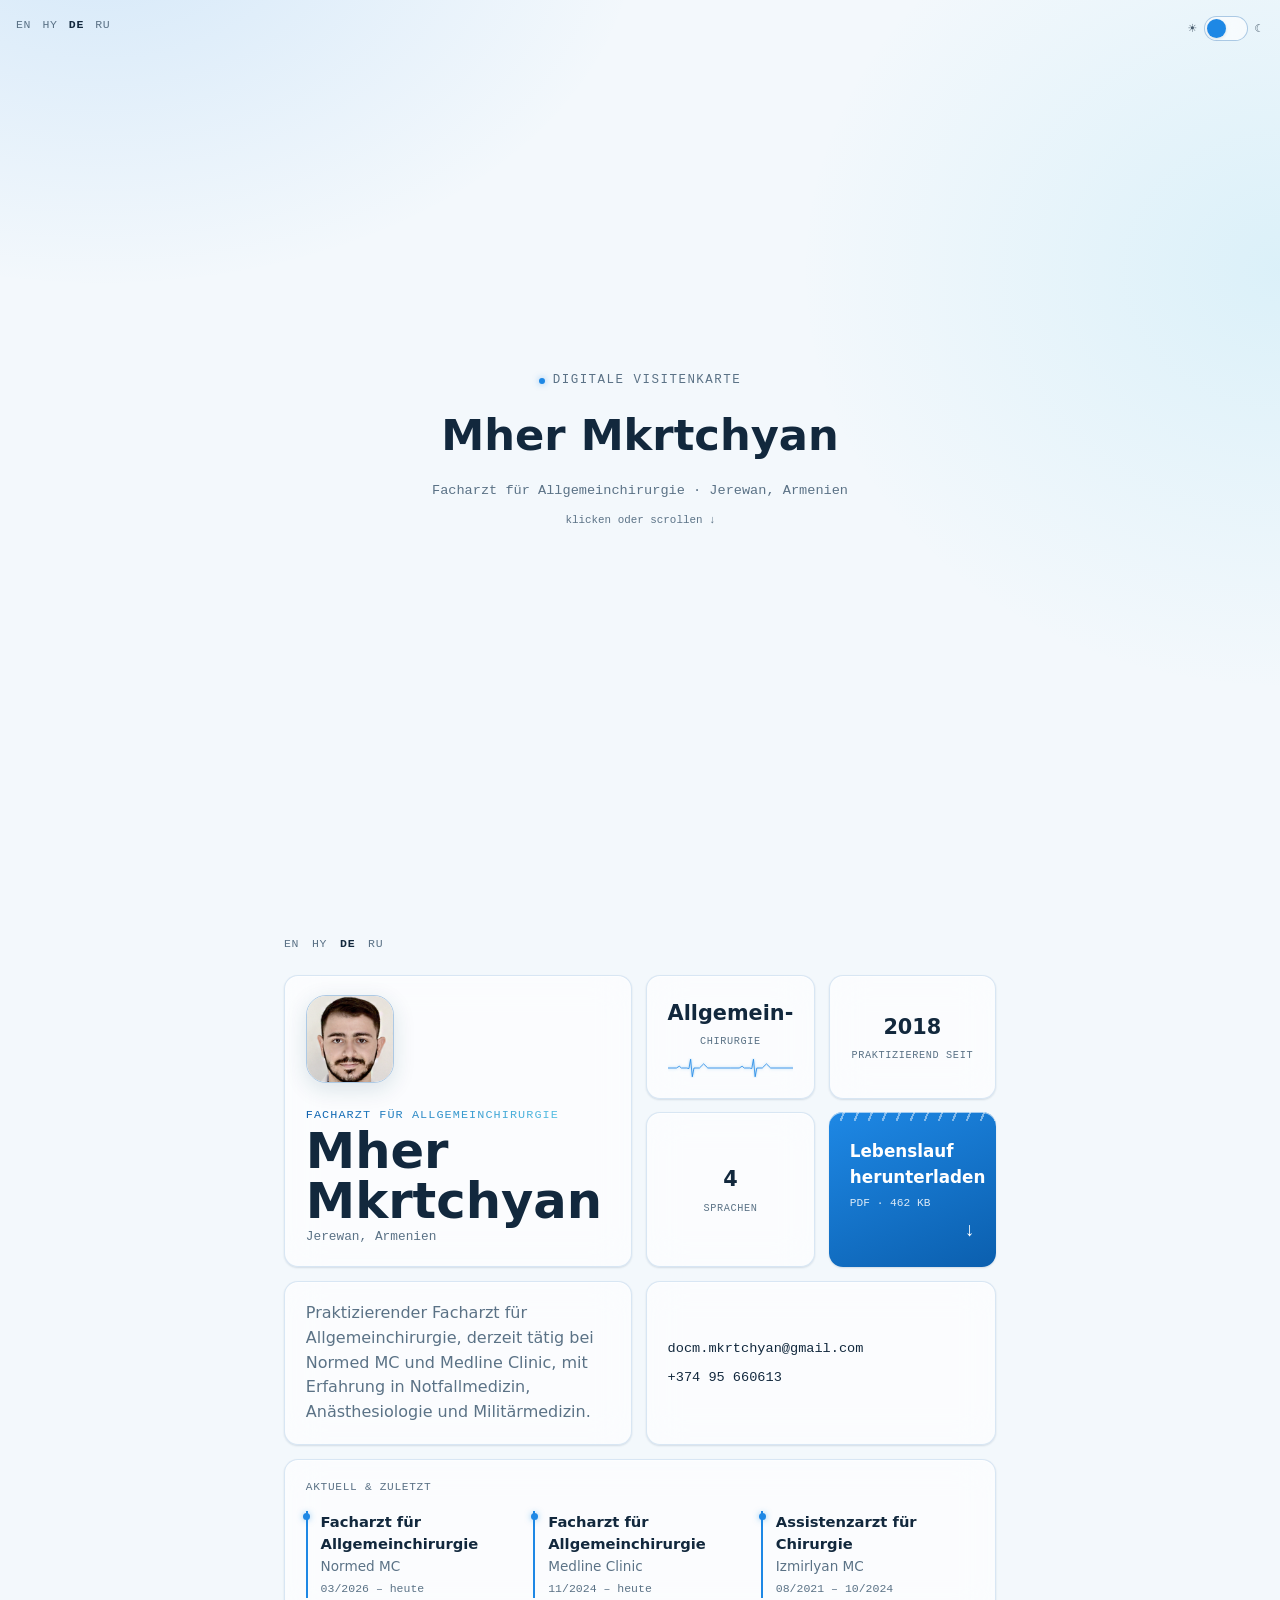
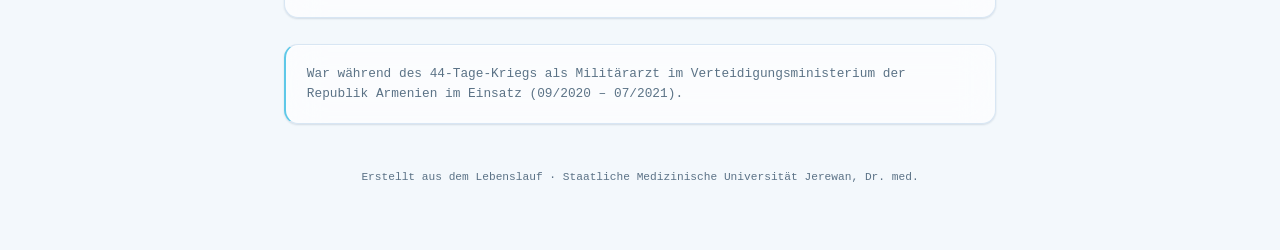
==== commit 77a9b6ea: "Splash langbar switches splash-to-splash, card langbar card-to-card Reverted #card on the intro-lang" ====
--- a/de/index.html
+++ b/de/index.html
@@ -25,10 +25,10 @@
 </label>
 <div class="intro-wrap">
   <nav class="intro-langbar" aria-label="Language">
-    <a href="../en/#card">EN</a>
-    <a href="../#card">HY</a>
+    <a href="../en/">EN</a>
+    <a href="../">HY</a>
     <span class="current">DE</span>
-    <a href="../ru/#card">RU</a>
+    <a href="../ru/">RU</a>
   </nav>
   <a href="#card" class="intro-section">
     <div class="intro-content">
